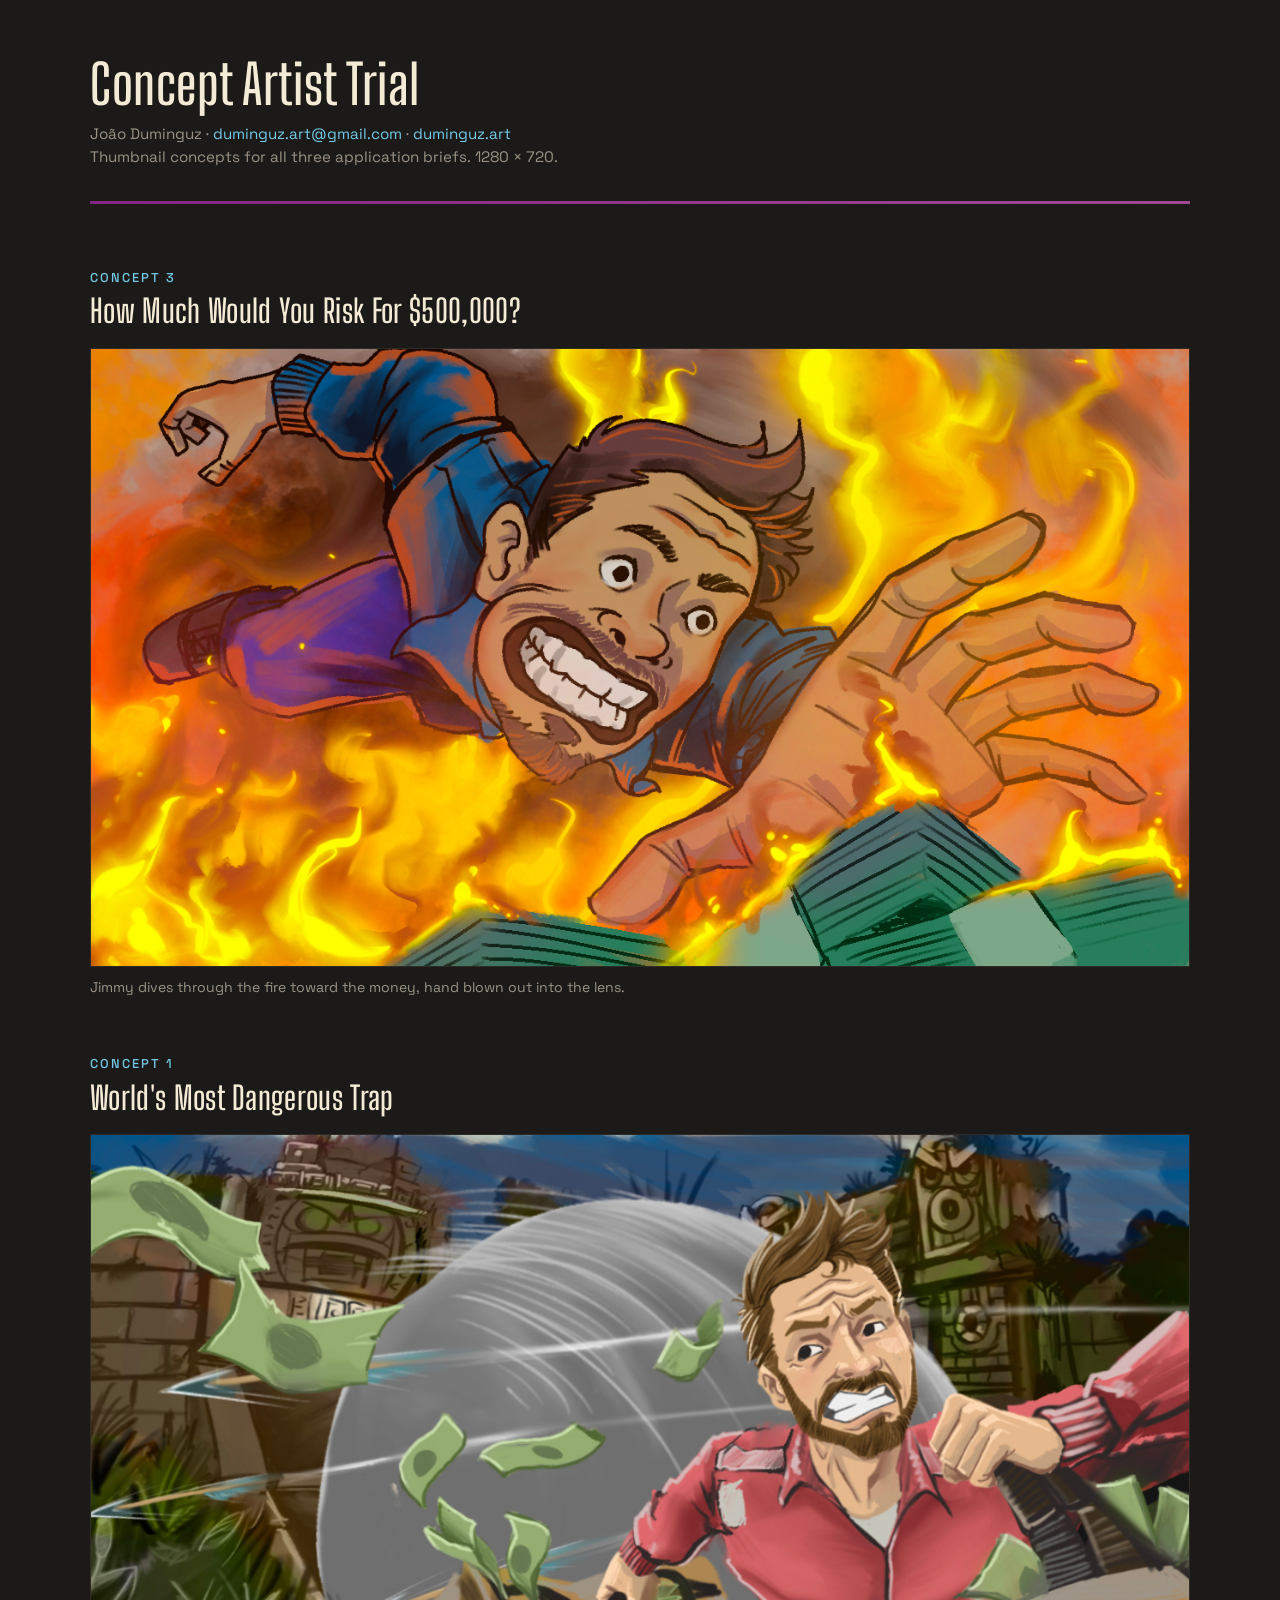
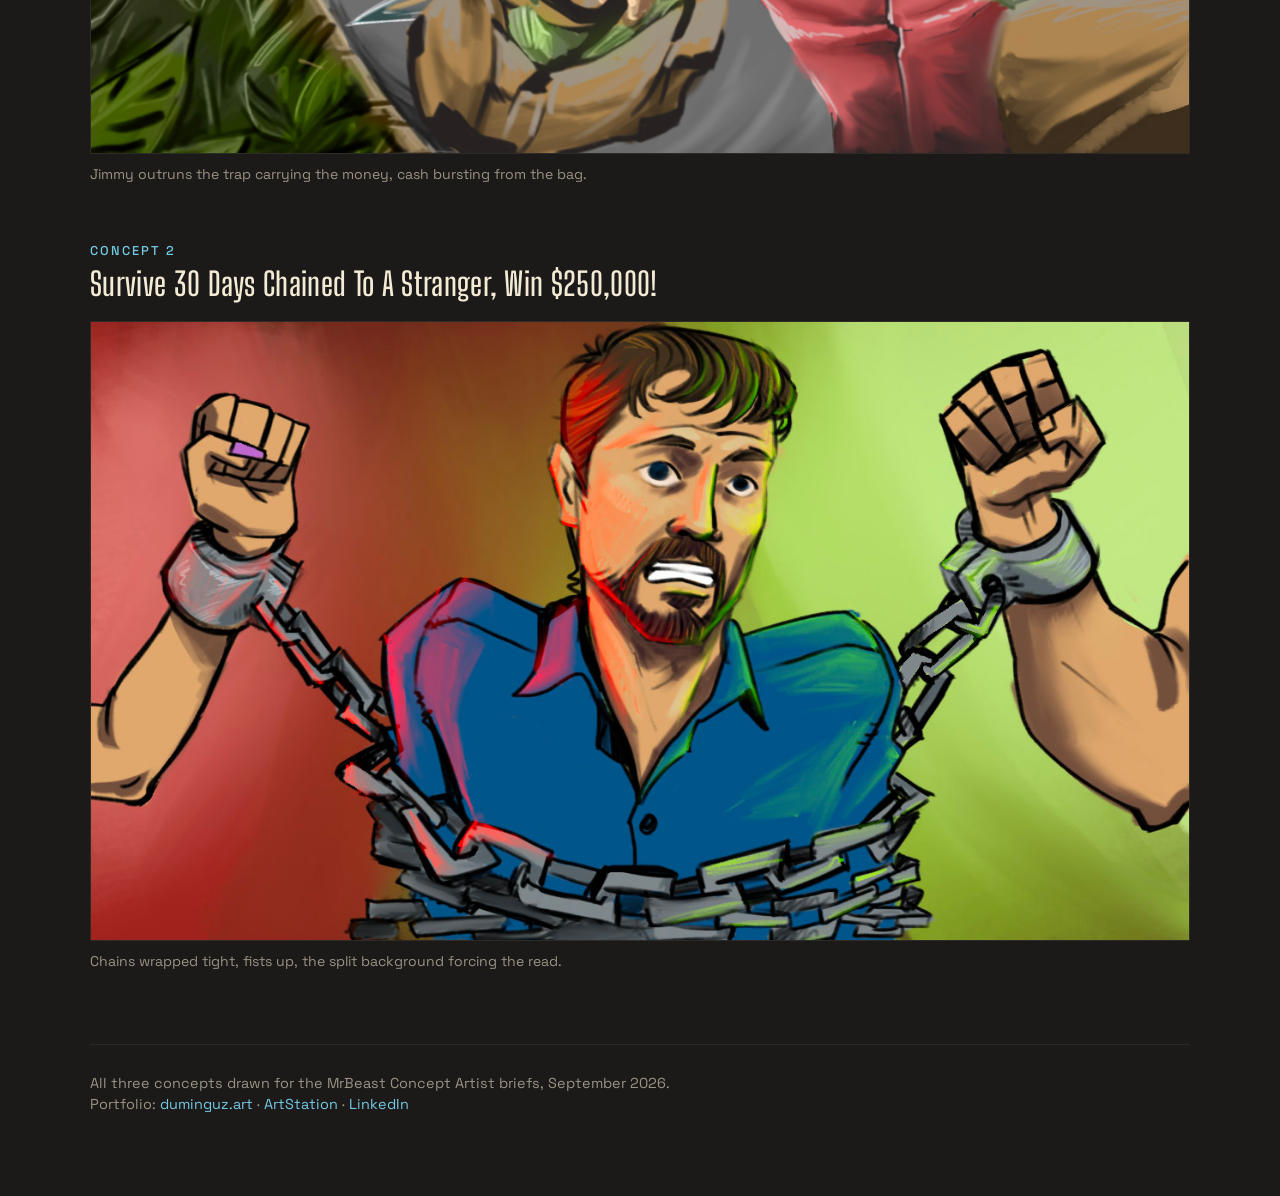
==== mrbeast/index.html @ 2784a7d9 "feat(site): publish the MrBeast concept artist trial page Three thumbnail concepts on a no-download " ====
<!DOCTYPE html>
<html lang="en">
<head>
<meta charset="utf-8">
<meta name="viewport" content="width=device-width, initial-scale=1">
<meta name="robots" content="noindex, nofollow">
<title>Concept Artist Trial — João Duminguz</title>
<meta name="description" content="Thumbnail concepts submitted for the MrBeast Concept Artist application briefs.">

<link rel="preconnect" href="https://fonts.googleapis.com">
<link rel="preconnect" href="https://fonts.gstatic.com" crossorigin>
<link href="https://fonts.googleapis.com/css2?family=Space+Grotesk:wght@400;500;700&family=Big+Shoulders+Display:wght@500;600&display=swap" rel="stylesheet">
<link rel="stylesheet" href="../css/brand.css">

<style>
  *, *::before, *::after { box-sizing: border-box; }

  body {
    margin: 0;
    padding: 0 20px 80px;
    background: var(--dgz-ink);
    color: var(--dgz-bone);
    font-family: var(--dgz-font-body);
    line-height: 1.5;
  }

  .wrap { max-width: 1100px; margin: 0 auto; }

  header { padding: 56px 0 8px; }

  h1 {
    margin: 0 0 10px;
    font-family: var(--dgz-font-display);
    font-weight: 600;
    font-size: clamp(2rem, 5vw, 3.4rem);
    line-height: 1.05;
    letter-spacing: .01em;
  }

  .meta { margin: 0; color: var(--dgz-fg-dim); font-size: .95rem; }
  .meta a { color: var(--dgz-blue); text-decoration: none; }
  .meta a:hover { text-decoration: underline; }

  hr {
    height: 3px; border: 0; margin: 32px 0 0;
    background: linear-gradient(90deg, var(--dgz-purple), var(--dgz-orchid));
  }

  figure { margin: 56px 0 0; }

  .eyebrow {
    display: block;
    margin: 0 0 6px;
    font-size: .8rem;
    font-weight: 500;
    letter-spacing: .16em;
    text-transform: uppercase;
    color: var(--dgz-blue);
  }

  h2 {
    margin: 0 0 18px;
    font-family: var(--dgz-font-display);
    font-weight: 600;
    font-size: clamp(1.3rem, 2.6vw, 2rem);
    line-height: 1.15;
    color: var(--dgz-bone);
  }

  figure img {
    display: block;
    width: 100%;
    height: auto;
    border: 1px solid var(--dgz-rule);
  }

  figcaption { margin-top: 10px; font-size: .88rem; color: var(--dgz-fg-dim); }

  footer {
    margin-top: 72px;
    padding-top: 28px;
    border-top: 1px solid var(--dgz-rule);
    font-size: .9rem;
    color: var(--dgz-fg-dim);
  }
  footer a { color: var(--dgz-blue); text-decoration: none; }
  footer a:hover { text-decoration: underline; }
</style>
</head>

<body>
<div class="wrap">

  <header>
    <h1>Concept Artist Trial</h1>
    <p class="meta">
      João Duminguz ·
      <a href="mailto:duminguz.art@gmail.com">duminguz.art@gmail.com</a> ·
      <a href="https://duminguz.art/">duminguz.art</a>
    </p>
    <p class="meta">Thumbnail concepts for all three application briefs. 1280 × 720.</p>
    <hr>
  </header>

  <figure>
    <span class="eyebrow">Concept 3</span>
    <h2>How Much Would You Risk For $500,000?</h2>
    <img src="../img/mrbeast/concept-03-risk.jpg"
         alt="Thumbnail concept: Jimmy diving through fire, hand thrust toward camera, reaching for stacks of cash."
         width="1280" height="720">
    <figcaption>Jimmy dives through the fire toward the money, hand blown out into the lens.</figcaption>
  </figure>

  <figure>
    <span class="eyebrow">Concept 1</span>
    <h2>World's Most Dangerous Trap</h2>
    <img src="../img/mrbeast/concept-01-trap.jpg"
         alt="Thumbnail concept: Jimmy running toward camera with bags of cash while a boulder rolls behind him through a temple."
         width="1280" height="720">
    <figcaption>Jimmy outruns the trap carrying the money, cash bursting from the bag.</figcaption>
  </figure>

  <figure>
    <span class="eyebrow">Concept 2</span>
    <h2>Survive 30 Days Chained To A Stranger, Win $250,000!</h2>
    <img src="../img/mrbeast/concept-02-chained.jpg"
         alt="Thumbnail concept: Jimmy wrapped in chains, both fists raised, against a split red and green background."
         width="1280" height="720">
    <figcaption>Chains wrapped tight, fists up, the split background forcing the read.</figcaption>
  </figure>

  <footer>
    All three concepts drawn for the MrBeast Concept Artist briefs, September 2026.<br>
    Portfolio: <a href="https://duminguz.art/">duminguz.art</a> ·
    <a href="https://www.artstation.com/joaoduminguz">ArtStation</a> ·
    <a href="https://www.linkedin.com/in/duminguz/">LinkedIn</a>
  </footer>

</div>
</body>
</html>
---- css/brand.css ----
/* ==========================================================================
   Duminguz brand layer
   Loaded AFTER style.css so it overrides the Awilo template.

   Source of truth: Duminguz_brandBook.pdf, transcribed at
   DuminguzHUB/docs/brand/brandbook.md. Do not invent values here.
   ========================================================================== */

:root {

  /* --- palette, all ten, exactly as the brandbook prints them --------- */

  /* Corrected 2026-09-16 against brandbook.md, which was itself corrected on
     2026-08-31 from the PDF. The values previously here came from the old
     Notion transcription: neon cyan #00EAFF and hot magenta #C623E8 do not
     exist in this brand. It is sky blue and orchid on a warm near-black. */

  /* ground */
  --dgz-ink:        #1C1A18;   /* near-black, WARM. THE ground */
  --dgz-bone:       #F3EBD5;   /* bone / warm cream. THE type colour */

  /* sea -- core identity */
  --dgz-sea-deep:   #195567;
  --dgz-sea:        #3284C5;
  --dgz-blue:       #73CAE7;   /* light sky blue, the brightest note. Not a neon */

  /* canyon -- Paraiba, rusticity */
  --dgz-canyon:     #8C2813;
  --dgz-clay:       #BC6036;
  --dgz-earth:      #906741;

  /* cyberpunk -- the futurist half */
  --dgz-purple:     #842484;
  --dgz-orchid:     #A24795;   /* muted mid purple, not a hot magenta */

  /* --- roles ---------------------------------------------------------- */
  /* The palette is dark-first: ink is the ground, bone is the type, and
     the other eight are accents, never surfaces. That is why the brand
     reads as a lit object in a dark room rather than ink on paper. */

  --dgz-bg:         var(--dgz-ink);
  --dgz-fg:         var(--dgz-bone);
  --dgz-fg-dim:     #9A9285;              /* bone, dropped for secondary text */
  --dgz-accent:     var(--dgz-blue);      /* links, focus, active state */
  --dgz-accent-2:   var(--dgz-orchid);    /* the second voice, used rarely */
  --dgz-rule:       #2E2A26;              /* hairlines on the warm dark ground */

  /* --- type ------------------------------------------------------------ */
  /* The display face is isolated behind ONE property on purpose. TT Carvist
     ships without a web licence as a recorded, accepted risk; if a notice
     ever arrives, swapping to Big Shoulders Display is this one line.
     See DuminguzHUB/docs/decisions/log.md, 2026-08-31. */

  --dgz-font-display: "TT Carvist", "Big Shoulders Display", "Oswald", "Arial Narrow", sans-serif;
  --dgz-font-body:    "Space Grotesk", ui-sans-serif, system-ui, -apple-system, "Segoe UI", sans-serif;

  /* Eyebrow = Medium, Header = DemiBold, Body = Regular, accent = Bold */
  --dgz-w-eyebrow:  500;
  --dgz-w-header:   600;
  --dgz-w-body:     400;
  --dgz-w-body-b:   700;
}

/* --------------------------------------------------------------------------
   TT Carvist
   Drop the web files into css/font/ and fill the paths below. Until they
   exist the stack falls through to Big Shoulders Display, so the page never
   renders in a default serif while this is pending.
   -------------------------------------------------------------------------- */
/*
@font-face {
  font-family: "TT Carvist";
  src: url("font/TTCarvist-Medium.woff2") format("woff2");
  font-weight: 500;
  font-display: swap;
}
@font-face {
  font-family: "TT Carvist";
  src: url("font/TTCarvist-DemiBold.woff2") format("woff2");
  font-weight: 600;
  font-display: swap;
}
*/

/* --------------------------------------------------------------------------
   Application
   Deliberately thin. The gallery is the subject; the page around it should
   not compete with the artwork it exists to show.
   -------------------------------------------------------------------------- */

body {
  background: var(--dgz-bg);
  color: var(--dgz-fg);
  font-family: var(--dgz-font-body);
  font-weight: var(--dgz-w-body);
}

h1, h2, h3, h4, h5, h6 {
  font-family: var(--dgz-font-display);
  font-weight: var(--dgz-w-header);
  color: var(--dgz-fg);
  letter-spacing: 0.01em;
  text-wrap: balance;
}

/* The eyebrow role: small, spaced, above a heading */
h5 {
  font-weight: var(--dgz-w-eyebrow);
  letter-spacing: 0.14em;
  text-transform: uppercase;
  color: var(--dgz-fg-dim);
}

a { color: var(--dgz-accent); }

a:focus-visible,
button:focus-visible,
input:focus-visible,
textarea:focus-visible {
  outline: 2px solid var(--dgz-accent);
  outline-offset: 3px;
}

::selection {
  background: var(--dgz-accent);
  color: var(--dgz-ink);
}

/* --------------------------------------------------------------------------
   Template corrections
   style.css was rewired on 2026-09-16: its hardcoded #ae45ff became
   var(--dgz-accent) and its Rubik / Muli families became the brand tokens,
   so the theme follows this file instead of fighting it. What is left below
   is what tokens alone cannot express.
   -------------------------------------------------------------------------- */

/* The logo is an SVG with no intrinsic box, so the template's rules give it
   zero width. Size it here, once. */
.awilo_fn_header .logo img,
.awilo_fn_sidebar_header .menu_logo img {
  width: 164px;
  height: auto;
  max-width: 60vw;
}

/* Portfolio covers are composed plates, with a title and a role written into
   the image. `cover` crops that text off, so these are fitted whole and the
   ground shows through around them. */
.awilo_fn_portfolio_grid .img_holder .awilo_fn_abs_img {
  background-size: contain;
  background-repeat: no-repeat;
  background-color: #14120F;
}

/* The template sizes each tile from a square spacer image, which leaves a
   tall empty box under a wide cover. The plates are landscape, so the tile
   is landscape too. */
.awilo_fn_portfolio_grid .list_item .img_holder img {
  width: 100%;
  height: auto;
  aspect-ratio: 16 / 9;
}

/* The template footer ground is a cool violet-black, which fights the warm
   near-black of the brand. */
.awilo_fn_footer {
  background-color: #141210;
}

/* Respect the viewer who asked for less movement. The template ships
   parallax, jarallax and nicescroll, all of which ignore this by default. */
@media (prefers-reduced-motion: reduce) {
  *, *::before, *::after {
    animation-duration: 0.01ms !important;
    animation-iteration-count: 1 !important;
    transition-duration: 0.01ms !important;
    scroll-behavior: auto !important;
  }
}

/* ---------------------------------------------------------------------------
   Portfolio slot filter — added 2026-09-16

   The slots are the navigation: Game Projects, Pixel Art, Character Art,
   Illustration. A tile can belong to several, which is why the filter takes a
   selector rather than a class swap. Isotope ships with the template and
   already drives the masonry, so the whole feature is markup plus this block.
--------------------------------------------------------------------------- */
.dgz_filter {
  display: flex;
  flex-wrap: wrap;
  gap: 8px;
  margin: 0 0 32px;
  padding: 0 20px;
}

.dgz_filter_btn {
  font-family: var(--dgz-font-body);
  font-size: 13px;
  font-weight: 500;
  letter-spacing: 0.04em;
  text-transform: uppercase;
  color: var(--dgz-fg-dim);
  background: transparent;
  border: 1px solid var(--dgz-rule);
  border-radius: 999px;
  padding: 9px 18px;
  cursor: pointer;
  transition: color 0.2s ease, border-color 0.2s ease, background-color 0.2s ease;
}

.dgz_filter_btn:hover,
.dgz_filter_btn:focus-visible {
  color: var(--dgz-fg);
  border-color: var(--dgz-accent);
}

/* The active slot has to be readable without relying on colour alone, so it
   takes a filled ground as well as the accent. */
.dgz_filter_btn.active {
  color: var(--dgz-ink);
  background-color: var(--dgz-accent);
  border-color: var(--dgz-accent);
}

@media (max-width: 480px) {
  .dgz_filter { gap: 6px; padding: 0 10px; }
  .dgz_filter_btn { font-size: 12px; padding: 8px 14px; }
}
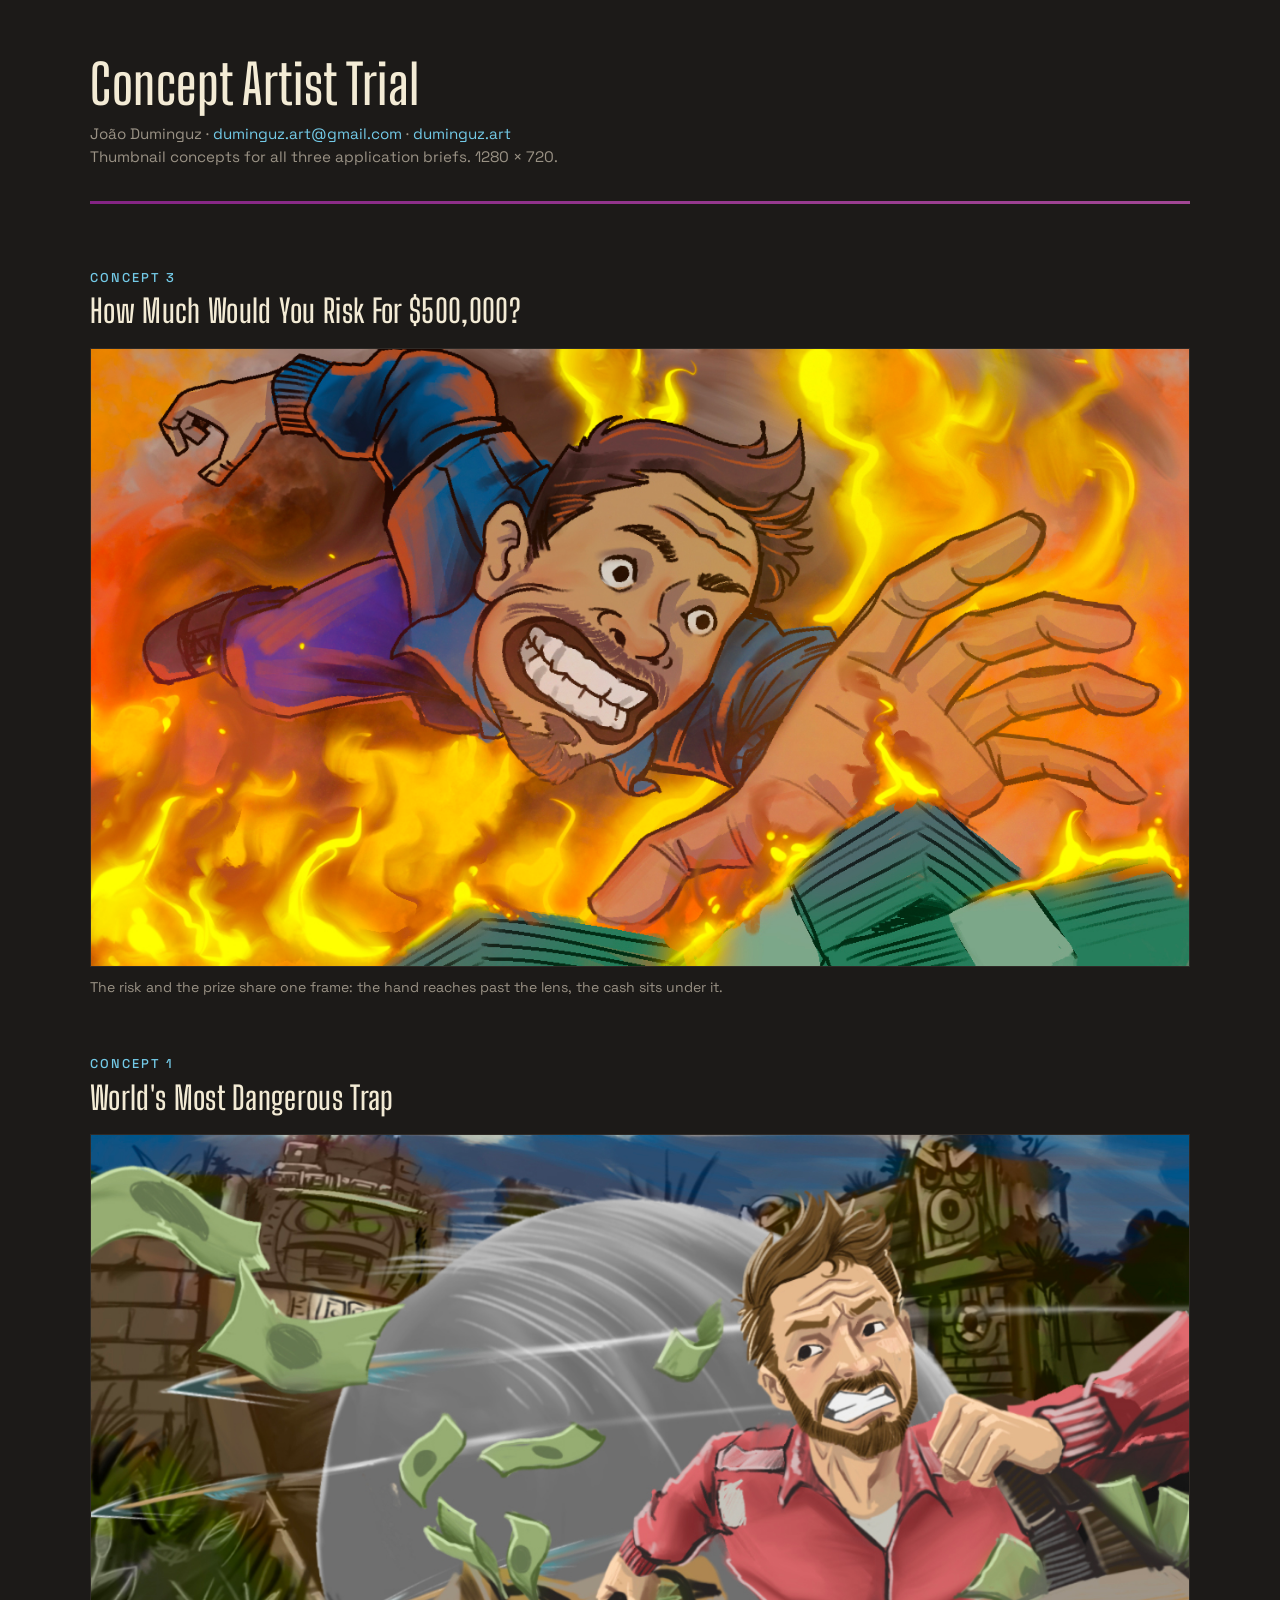
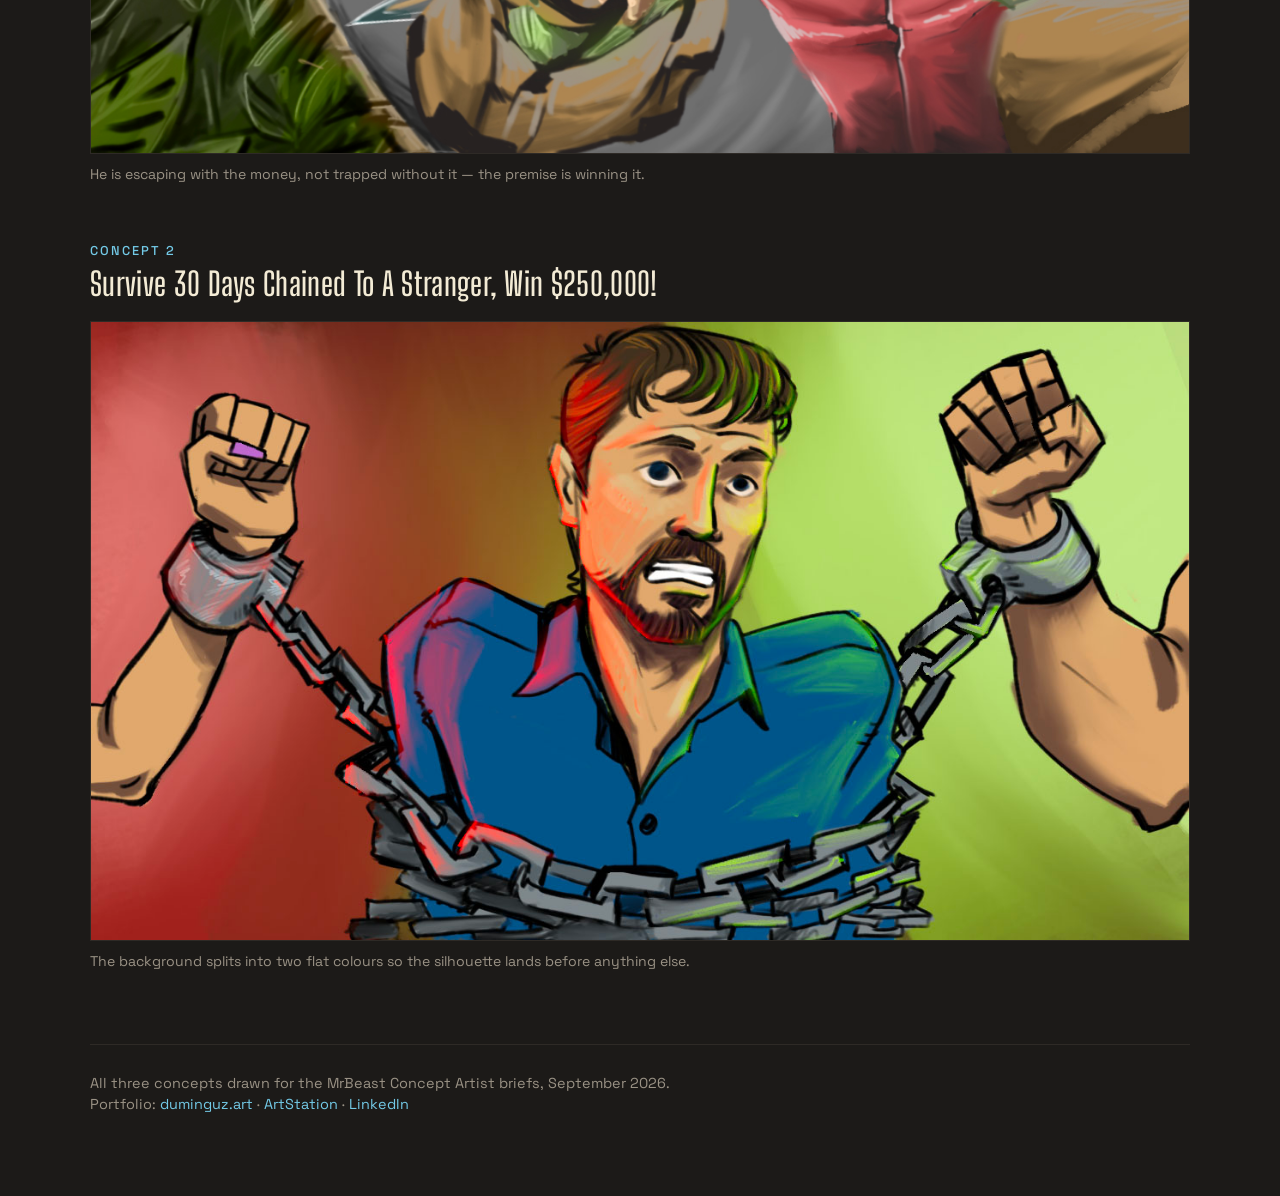
==== commit d06bd5c7: "feat(site): make the trial captions state the decision, not describe the image A caption that descri" ====
--- a/mrbeast/index.html
+++ b/mrbeast/index.html
@@ -108,7 +108,7 @@
     <img src="../img/mrbeast/concept-03-risk.jpg"
          alt="Thumbnail concept: Jimmy diving through fire, hand thrust toward camera, reaching for stacks of cash."
          width="1280" height="720">
-    <figcaption>Jimmy dives through the fire toward the money, hand blown out into the lens.</figcaption>
+    <figcaption>The risk and the prize share one frame: the hand reaches past the lens, the cash sits under it.</figcaption>
   </figure>
 
   <figure>
@@ -117,7 +117,7 @@
     <img src="../img/mrbeast/concept-01-trap.jpg"
          alt="Thumbnail concept: Jimmy running toward camera with bags of cash while a boulder rolls behind him through a temple."
          width="1280" height="720">
-    <figcaption>Jimmy outruns the trap carrying the money, cash bursting from the bag.</figcaption>
+    <figcaption>He is escaping with the money, not trapped without it — the premise is winning it.</figcaption>
   </figure>
 
   <figure>
@@ -126,7 +126,7 @@
     <img src="../img/mrbeast/concept-02-chained.jpg"
          alt="Thumbnail concept: Jimmy wrapped in chains, both fists raised, against a split red and green background."
          width="1280" height="720">
-    <figcaption>Chains wrapped tight, fists up, the split background forcing the read.</figcaption>
+    <figcaption>The background splits into two flat colours so the silhouette lands before anything else.</figcaption>
   </figure>
 
   <footer>
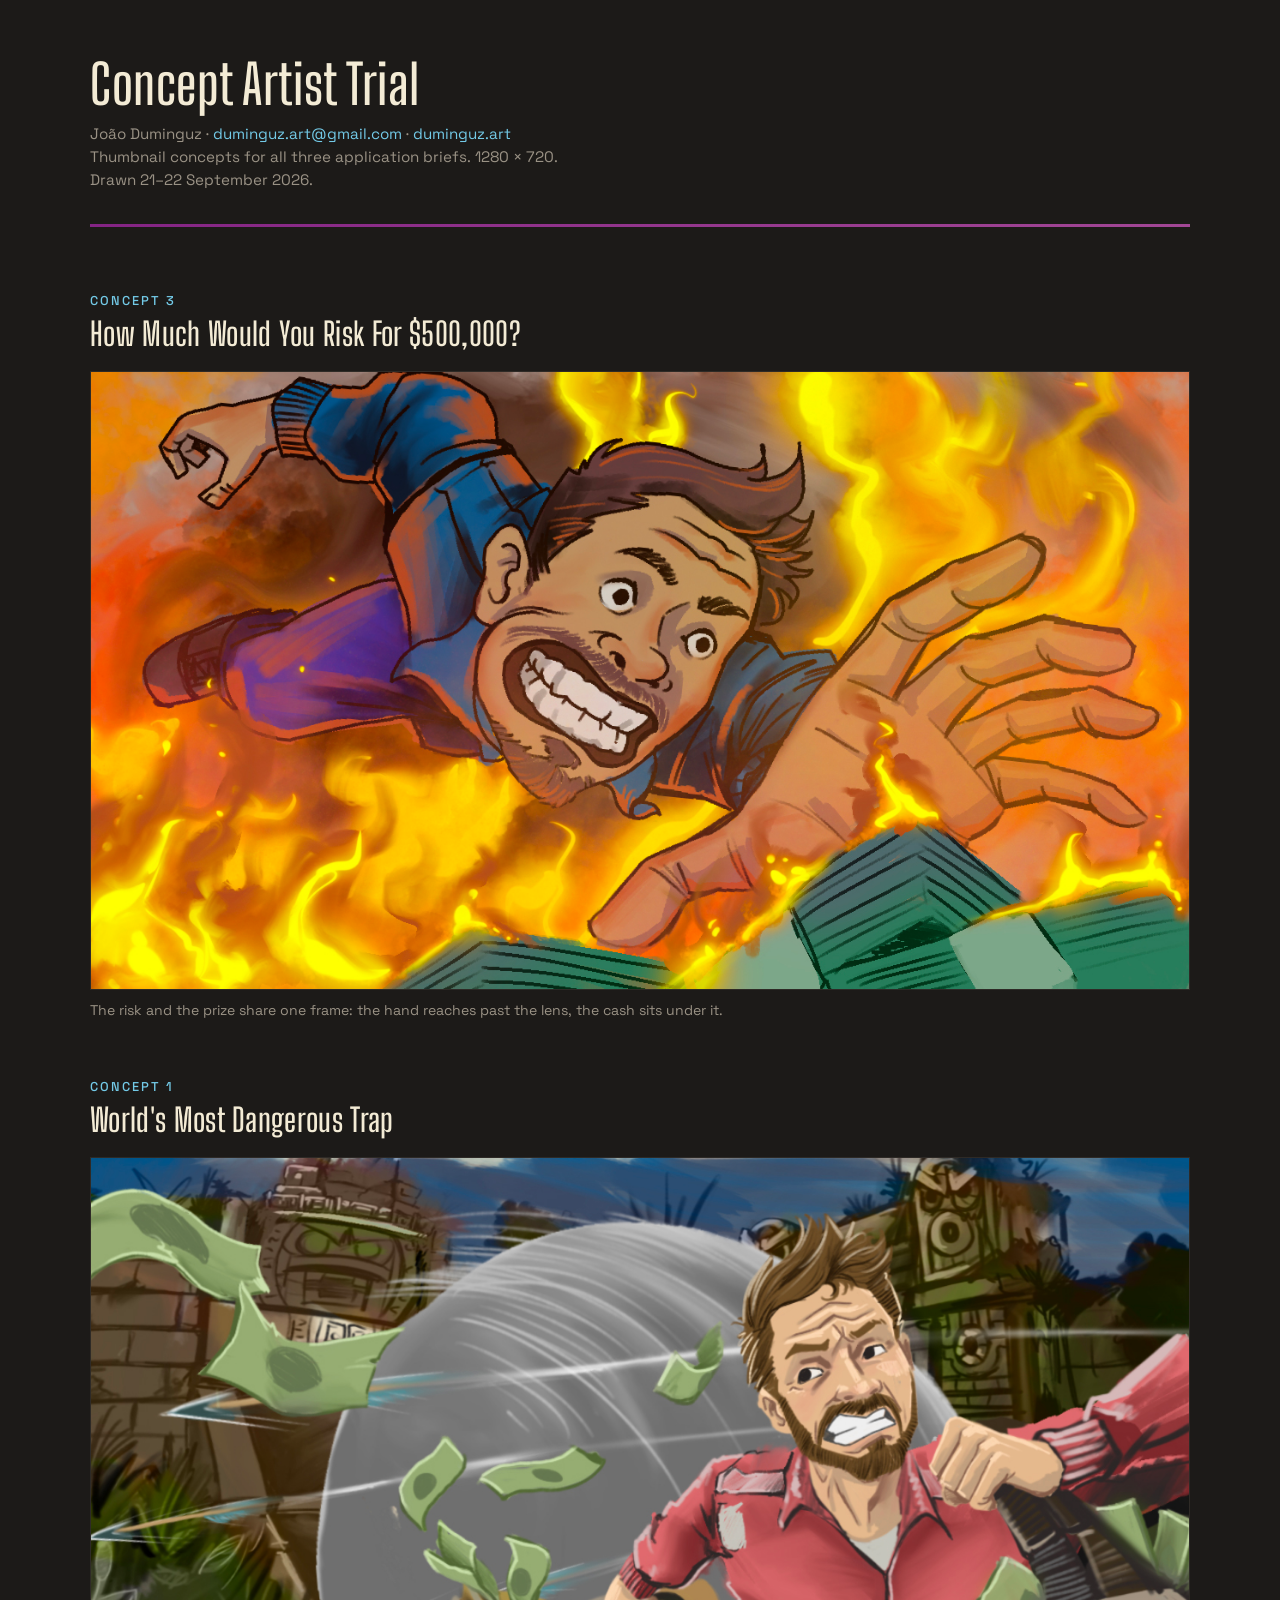
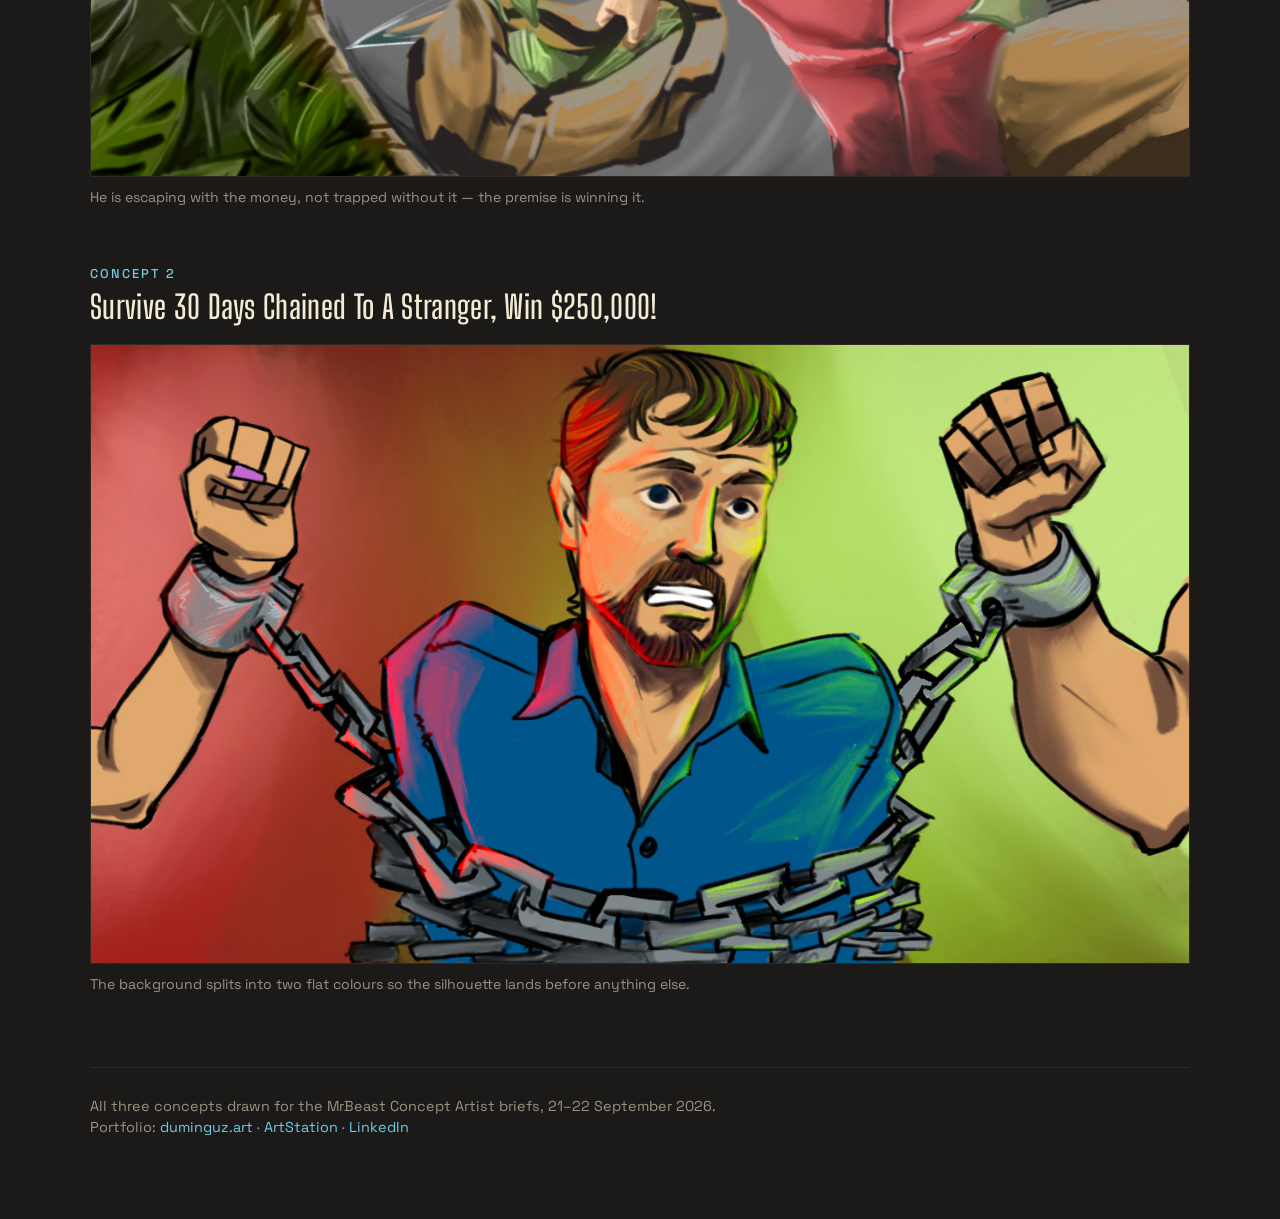
==== commit 69e916cc: "feat(site): date the trial concepts, 21-22 September Three concepts in two days is a throughput sign" ====
--- a/mrbeast/index.html
+++ b/mrbeast/index.html
@@ -98,7 +98,8 @@
       <a href="mailto:duminguz.art@gmail.com">duminguz.art@gmail.com</a> ·
       <a href="https://duminguz.art/">duminguz.art</a>
     </p>
-    <p class="meta">Thumbnail concepts for all three application briefs. 1280 × 720.</p>
+    <p class="meta">Thumbnail concepts for all three application briefs. 1280 × 720.<br>
+       Drawn 21–22 September 2026.</p>
     <hr>
   </header>
 
@@ -130,7 +131,7 @@
   </figure>
 
   <footer>
-    All three concepts drawn for the MrBeast Concept Artist briefs, September 2026.<br>
+    All three concepts drawn for the MrBeast Concept Artist briefs, 21–22 September 2026.<br>
     Portfolio: <a href="https://duminguz.art/">duminguz.art</a> ·
     <a href="https://www.artstation.com/joaoduminguz">ArtStation</a> ·
     <a href="https://www.linkedin.com/in/duminguz/">LinkedIn</a>
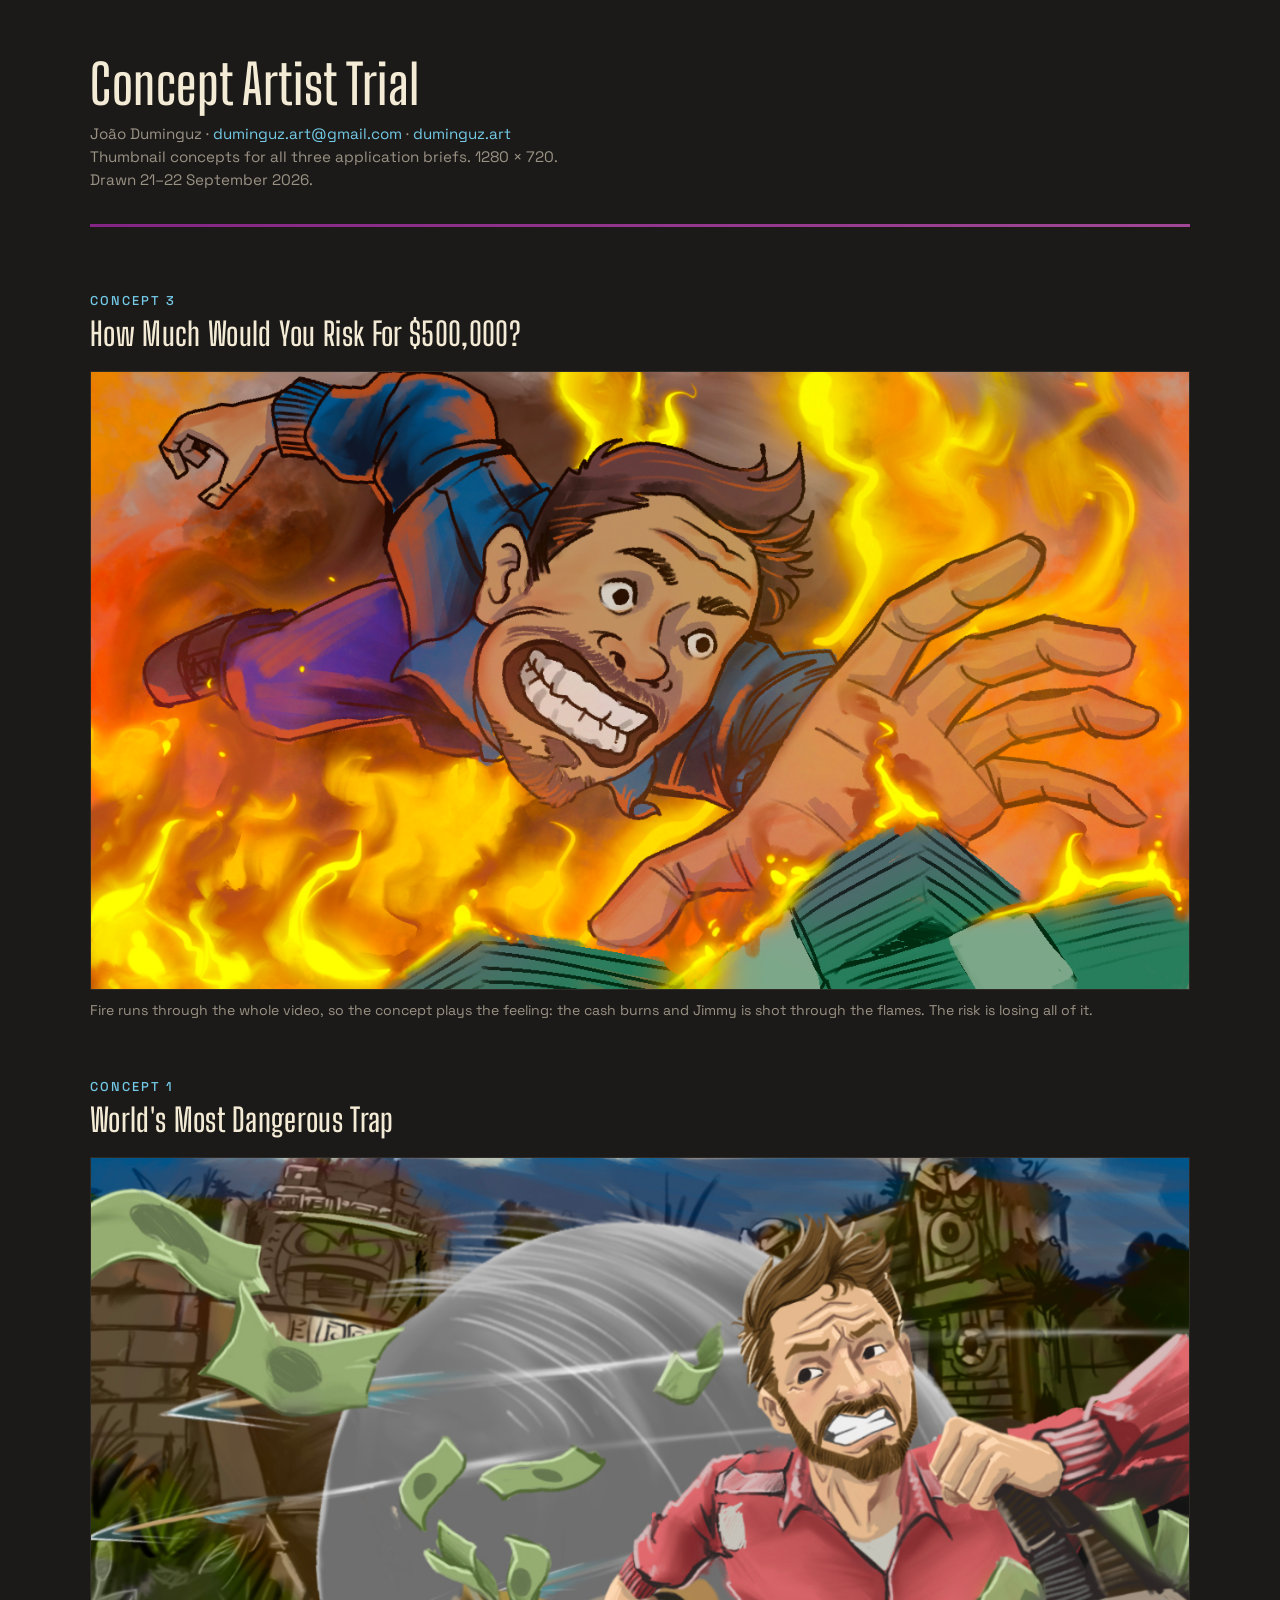
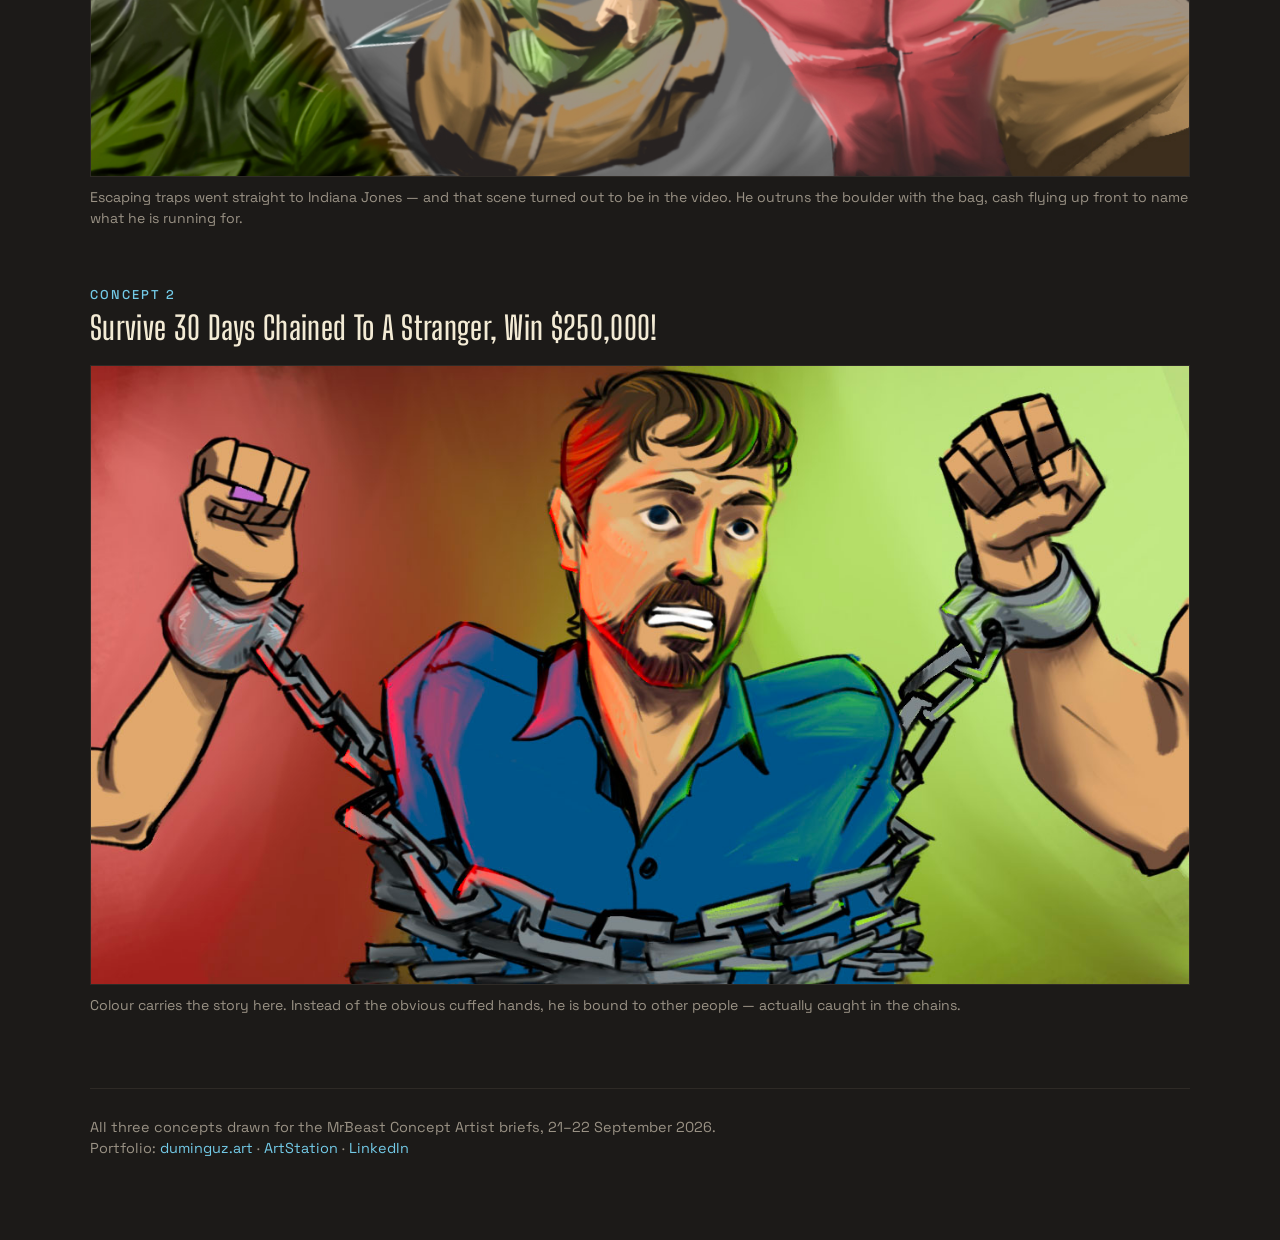
==== commit aff6ea19: "feat(site): rewrite the trial captions from Joao's own reasoning The captions were my inference and " ====
--- a/mrbeast/index.html
+++ b/mrbeast/index.html
@@ -109,7 +109,7 @@
     <img src="../img/mrbeast/concept-03-risk.jpg"
          alt="Thumbnail concept: Jimmy diving through fire, hand thrust toward camera, reaching for stacks of cash."
          width="1280" height="720">
-    <figcaption>The risk and the prize share one frame: the hand reaches past the lens, the cash sits under it.</figcaption>
+    <figcaption>Fire runs through the whole video, so the concept plays the feeling: the cash burns and Jimmy is shot through the flames. The risk is losing all of it.</figcaption>
   </figure>
 
   <figure>
@@ -118,7 +118,7 @@
     <img src="../img/mrbeast/concept-01-trap.jpg"
          alt="Thumbnail concept: Jimmy running toward camera with bags of cash while a boulder rolls behind him through a temple."
          width="1280" height="720">
-    <figcaption>He is escaping with the money, not trapped without it — the premise is winning it.</figcaption>
+    <figcaption>Escaping traps went straight to Indiana Jones — and that scene turned out to be in the video. He outruns the boulder with the bag, cash flying up front to name what he is running for.</figcaption>
   </figure>
 
   <figure>
@@ -127,7 +127,7 @@
     <img src="../img/mrbeast/concept-02-chained.jpg"
          alt="Thumbnail concept: Jimmy wrapped in chains, both fists raised, against a split red and green background."
          width="1280" height="720">
-    <figcaption>The background splits into two flat colours so the silhouette lands before anything else.</figcaption>
+    <figcaption>Colour carries the story here. Instead of the obvious cuffed hands, he is bound to other people — actually caught in the chains.</figcaption>
   </figure>
 
   <footer>
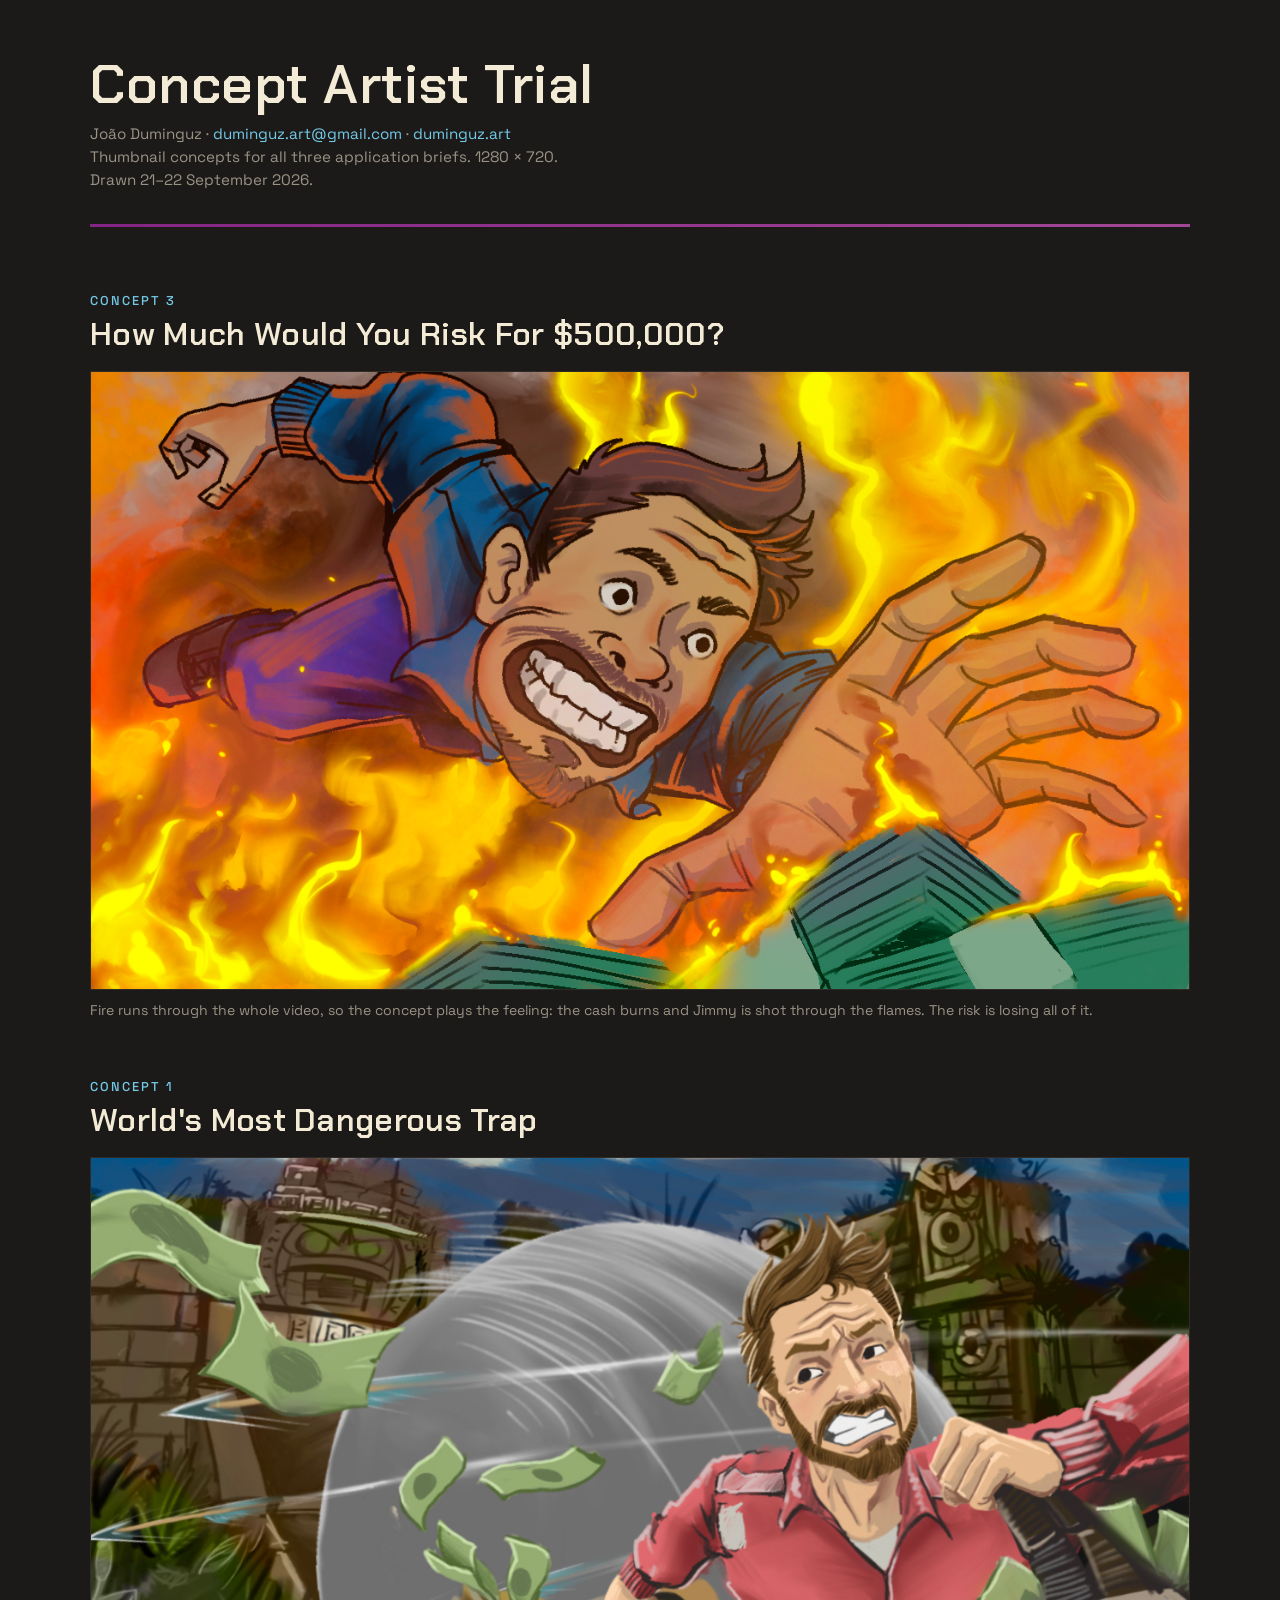
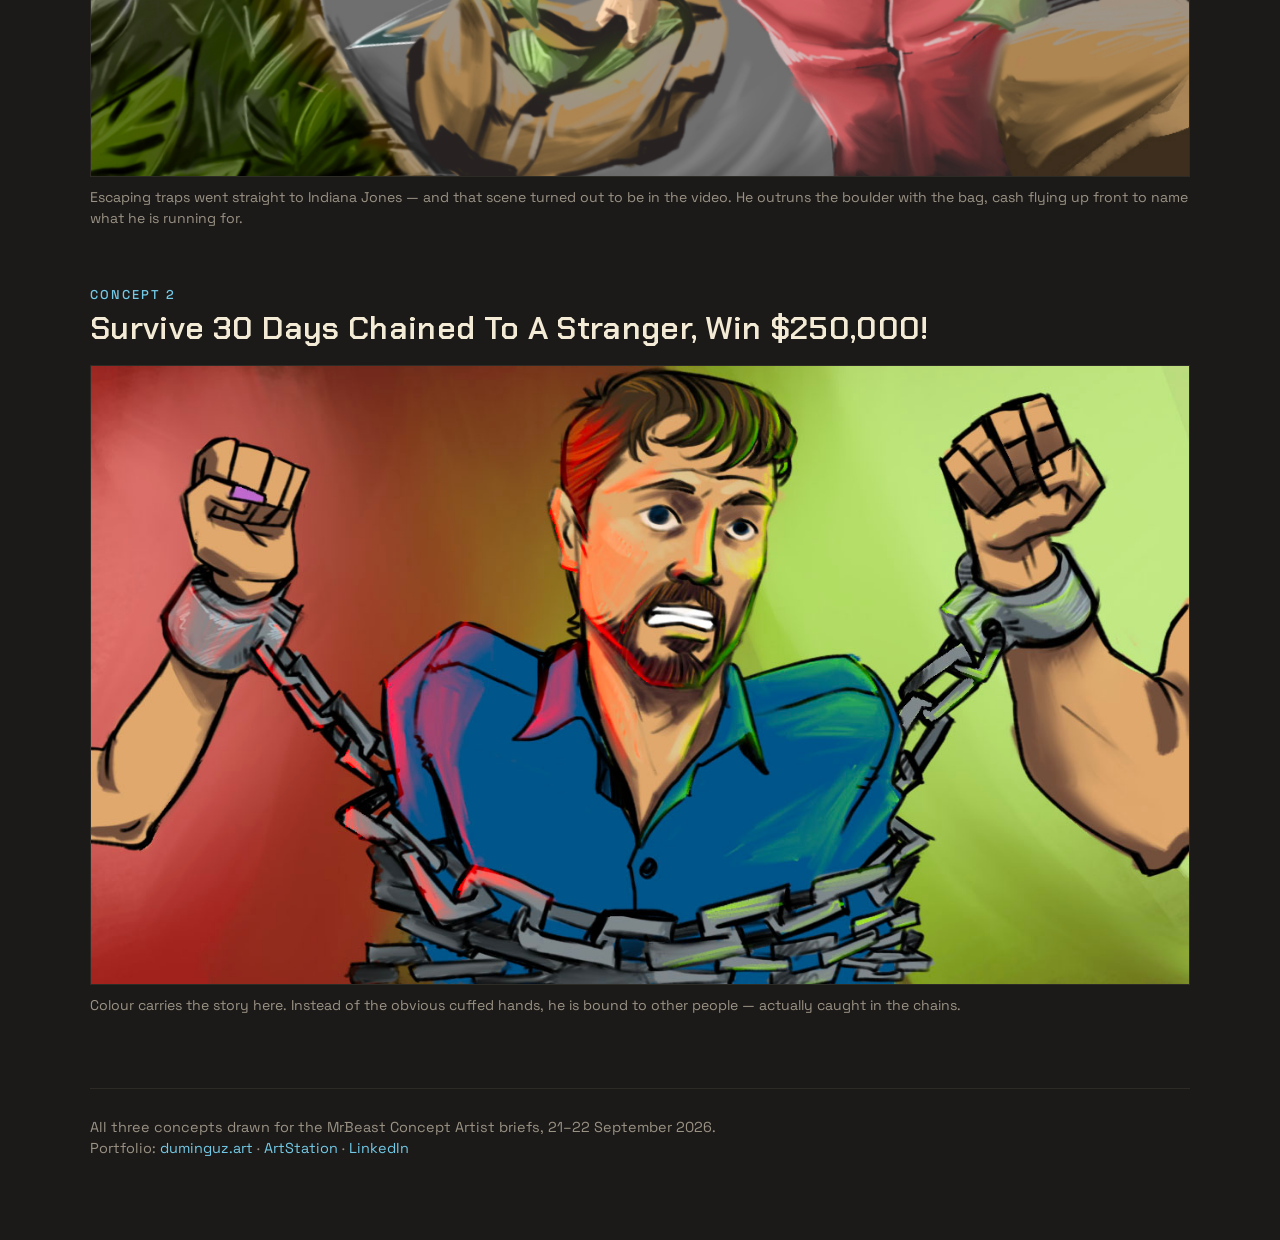
==== commit 8438eeec: "feat(site): replace TT Carvist with Chakra Petch Joao's call. TT Carvist is commercial with no web l" ====
--- a/mrbeast/index.html
+++ b/mrbeast/index.html
@@ -9,7 +9,7 @@
 
 <link rel="preconnect" href="https://fonts.googleapis.com">
 <link rel="preconnect" href="https://fonts.gstatic.com" crossorigin>
-<link href="https://fonts.googleapis.com/css2?family=Space+Grotesk:wght@400;500;700&family=Big+Shoulders+Display:wght@500;600&display=swap" rel="stylesheet">
+<link href="https://fonts.googleapis.com/css2?family=Space+Grotesk:wght@400;500;700&family=Chakra+Petch:wght@500;600&display=swap" rel="stylesheet">
 <link rel="stylesheet" href="../css/brand.css">
 
 <style>
--- a/css/brand.css
+++ b/css/brand.css
@@ -46,12 +46,14 @@
   --dgz-rule:       #2E2A26;              /* hairlines on the warm dark ground */
 
   /* --- type ------------------------------------------------------------ */
-  /* The display face is isolated behind ONE property on purpose. TT Carvist
-     ships without a web licence as a recorded, accepted risk; if a notice
-     ever arrives, swapping to Big Shoulders Display is this one line.
-     See DuminguzHUB/docs/decisions/log.md, 2026-08-31. */
-
-  --dgz-font-display: "TT Carvist", "Big Shoulders Display", "Oswald", "Arial Narrow", sans-serif;
+  /* The display face is isolated behind ONE property on purpose, which is what
+     made this swap a single line. Chakra Petch replaced TT Carvist on
+     2026-09-23: TT Carvist is commercial and has no web licence, and the face
+     it was standing in for is geometric and constructed, not the condensed
+     gothic the earlier fallback assumed. Chakra Petch carries Medium 500 and
+     SemiBold 600 natively, which are exactly the two roles the brand uses.
+     See DuminguzHUB/docs/decisions/log.md, 2026-09-23. */
+  --dgz-font-display: "Chakra Petch", "Rajdhani", "Big Shoulders Display", sans-serif;
   --dgz-font-body:    "Space Grotesk", ui-sans-serif, system-ui, -apple-system, "Segoe UI", sans-serif;
 
   /* Eyebrow = Medium, Header = DemiBold, Body = Regular, accent = Bold */
@@ -60,27 +62,6 @@
   --dgz-w-body:     400;
   --dgz-w-body-b:   700;
 }
-
-/* --------------------------------------------------------------------------
-   TT Carvist
-   Drop the web files into css/font/ and fill the paths below. Until they
-   exist the stack falls through to Big Shoulders Display, so the page never
-   renders in a default serif while this is pending.
-   -------------------------------------------------------------------------- */
-/*
-@font-face {
-  font-family: "TT Carvist";
-  src: url("font/TTCarvist-Medium.woff2") format("woff2");
-  font-weight: 500;
-  font-display: swap;
-}
-@font-face {
-  font-family: "TT Carvist";
-  src: url("font/TTCarvist-DemiBold.woff2") format("woff2");
-  font-weight: 600;
-  font-display: swap;
-}
-*/
 
 /* --------------------------------------------------------------------------
    Application
